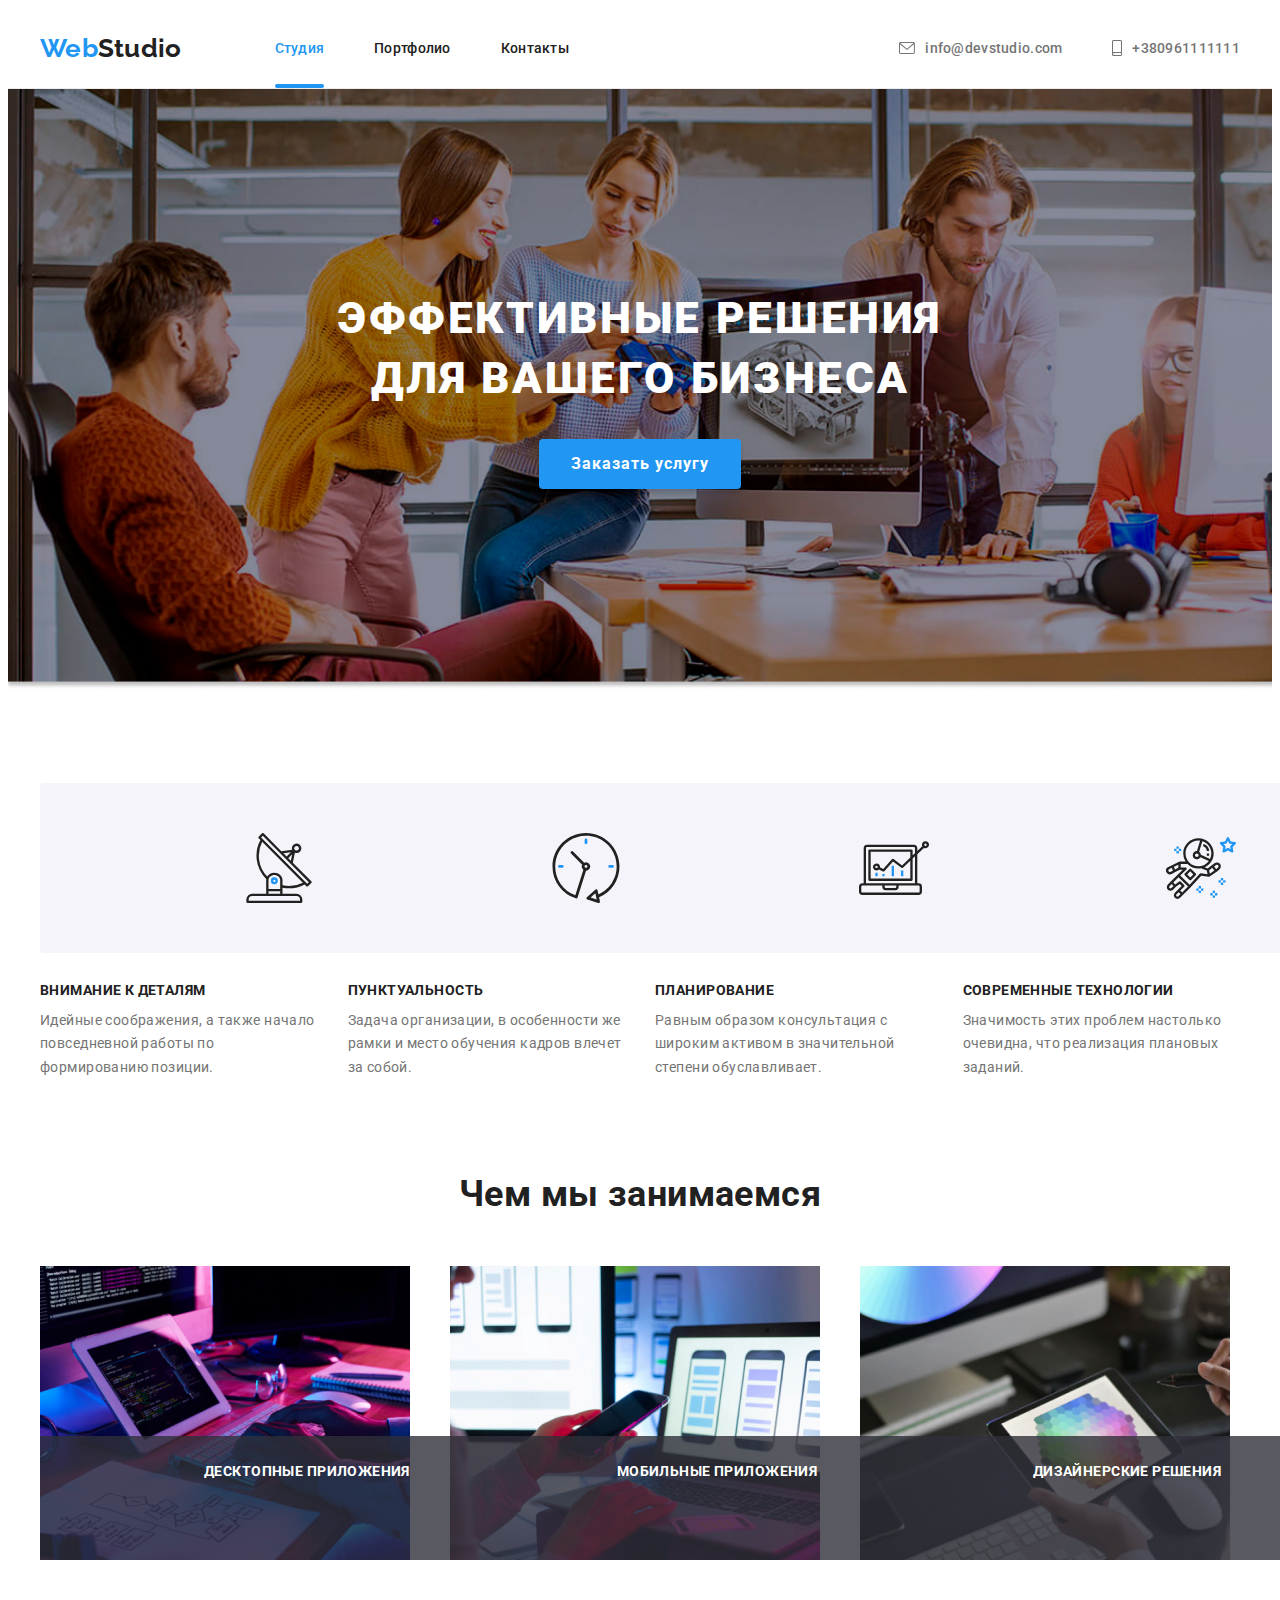
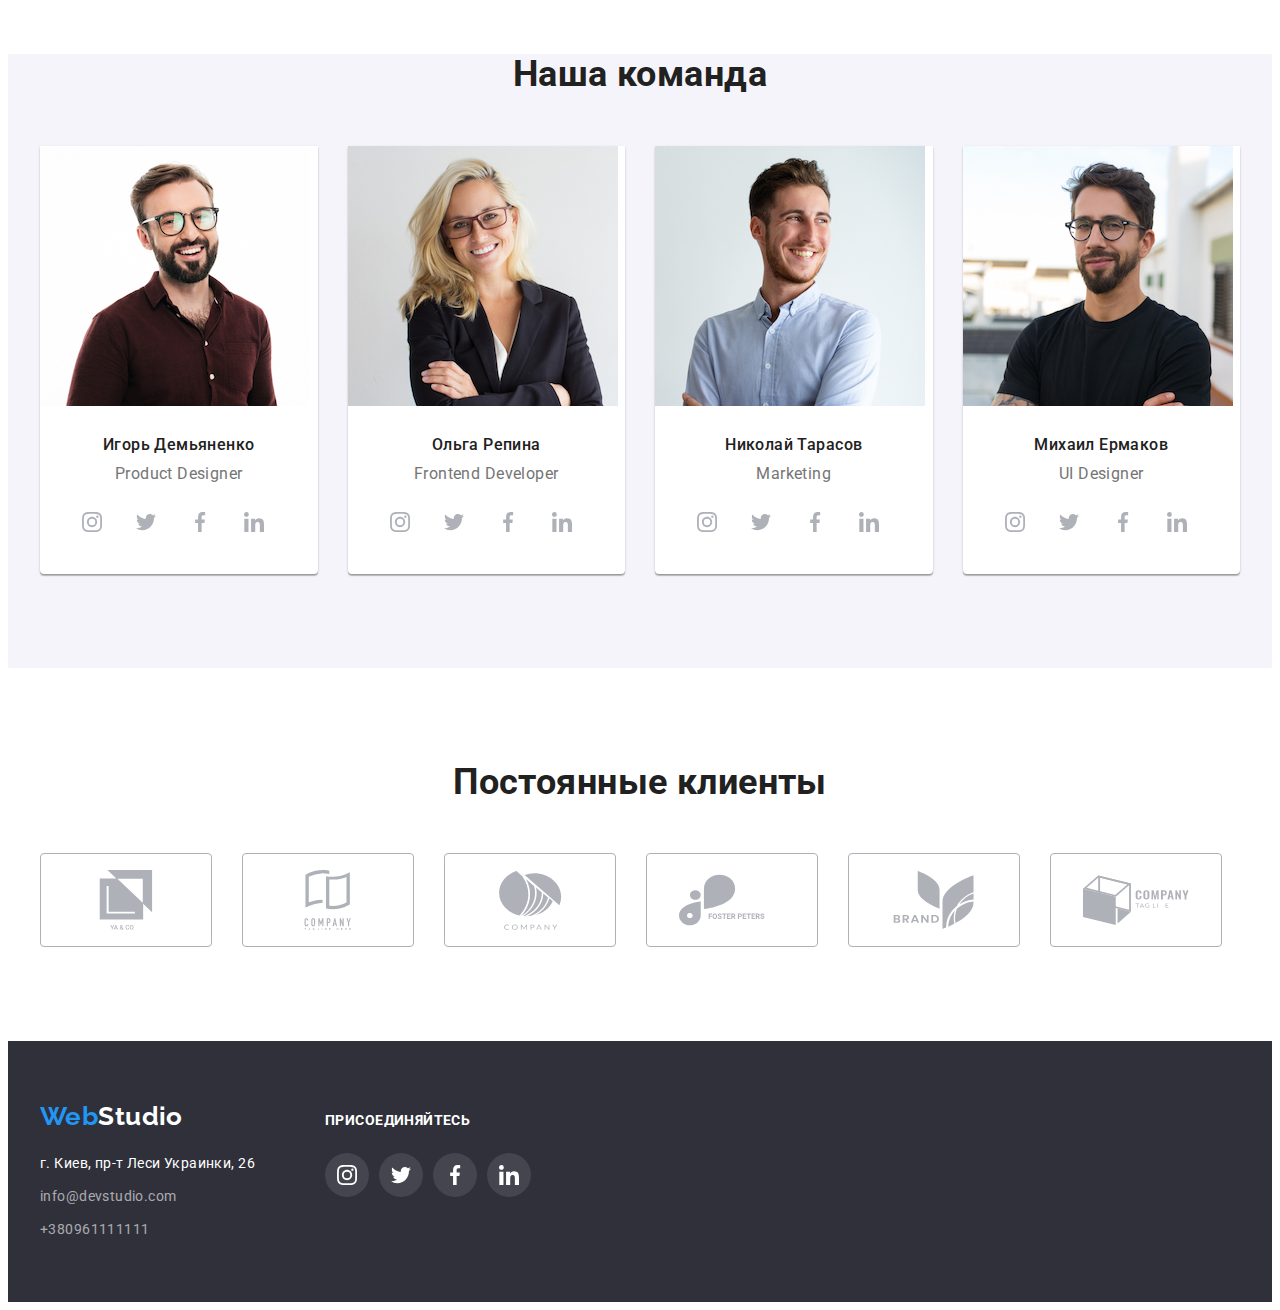
==== index.html @ 10198726 "1" ====
<!DOCTYPE html>
<html lang="ru">
<head>
    <meta charset="UTF-8">
    <meta http-equiv="X-UA-Compatible" content="IE=edge">
    <meta name="viewport" content="width=device-width, initial-scale=1.0">
    <title>Wed</title>
    <link rel="stylesheet" href="https://cdnjs.cloudflare.com/ajax/libs/modern-normalize/1.1.0/modern-normalize.min.css"
        integrity="sha512-wpPYUAdjBVSE4KJnH1VR1HeZfpl1ub8YT/NKx4PuQ5NmX2tKuGu6U/JRp5y+Y8XG2tV+wKQpNHVUX03MfMFn9Q=="
        crossorigin="anonymous" referrerpolicy="no-referrer" />
    <link href="https://fonts.googleapis.com/css2?family=Raleway:wght@700&family=Roboto:wght@400;500;700;900&display=swap"
        rel="stylesheet">
    <link rel="stylesheet" href="./css/styles.css">
</head>
<body>
    <!-- Верх -->
    <header class="header">
    <div class="container header-container">
        
        <nav class="nav">
            <a href="" class="logo link">Web<span class="logo-black">Studio</span></a>
            <ul class="list nav-list">
                <li class="nav-item"><a href="./index.html" class="nav-link link curent-pages">Студия</a></li>
                <li class="nav-item"><a href="./portfolio.html" class="nav-link link">Портфолио</a></li>
                <li class="nav-item"><a href="" class="nav-link link"> Контакты </a></li>
            </ul>
   
  
        </nav>

         

             <ul class="contacts-list list">
            <li class="contacts-item">
                 <a href="mailto:info@devstudio.com" class="contacts link"> <svg class="icon-contacts" width="16" height="12"> <use href="./images/symbol-defs.svg#icon-envelope"></use> </svg>  info@devstudio.com</a>
            </li>
            <li class="contacts-item"> <a href="tel:+380961111111" class="contacts link" >  <svg class="icon-contacts" width="10" height="16">
                <use href="./images/symbol-defs.svg#icon-smartphone"></use>
            </svg> +380961111111</a> </li>
        </ul>
       
        
        </div>
    </header>


    <main>
    
        <!-- Баннер -->
             
            <section class="banner">
                <div class="container ">

                 <h1 class="title-banner">Эффективные решения для вашего бизнеса</h1>
                
                 <button type="button" class="button"> Заказать услугу</button>
                </div>

            </section>


     <!-- Секции -->
     <section class="section">
         <div class="container">
        <h2 class="visually-hidden">Особености</h2>
     <ul class="list-text list card">
      <li class="item-text card-item"> <div class="decs-item"> <svg class="icon-decs"> <use href="./images/symbol-defs.svg#icon-antena"> </use> </svg></div>   <h3 class="title">Внимание к деталям</h3> <p class="text">Идейные соображения, а также начало повседневной работы по формированию позиции.</p> </li>
      <li class="item-text card-item"> <div class="decs-item"> <svg class="icon-decs"> <use href="./images/symbol-defs.svg#icon-clock"></use></svg> </div>             <h3 class="title">Пунктуальность</h3>     <p class="text">Задача организации, в особенности же рамки и место обучения кадров влечет за собой.</p> </li>
      <li class="item-text card-item"> <div class="decs-item"> <svg class="icon-decs"><use href="./images/symbol-defs.svg#icon-computer"></use></svg> </div>          <h3 class="title">Планирование</h3>    <p class="text">Равным образом консультация с широким активом в значительной степени обуславливает.</p> </li>
      <li class="item-text card-item"> <div class="decs-item"> <svg class="icon-decs"><use href="./images/symbol-defs.svg#icon-space"></use></svg> </div>    <h3 class="title"> Современные технологии</h3> <p class="text">Значимость этих проблем настолько очевидна, что реализация плановых заданий.</p> </li>    
     </ul>
         </div>
  </section>



  <section class="section photo-section">
      <div class="container">
      <h2 class="title-section">Чем мы занимаемся</h2>
     <ul class="list photo-list card">
     <li class="photo-item card-item "> <img  src="./images/box1.jpg" alt="Работа за компьютером" width="370" height="294" > <p class="text-images">Десктопные приложения</p></li>
     <li class="photo-item card-item "> <img  src="./images/box2.jpg" alt="Работа с телефоном" width="370" height="294" > <p class="text-images">Мобильные приложения</p></li>
     <li class="photo-item card-item "> <img  src="./images/box3.jpg" alt="Работа с графическим планшетом" width="370" height="294" > <p class="text-images">Дизайнерские решения</p></li>
     </ul>
      </div>
  </section>


<section class="section section-comand">
    <div class="container">
<h2 class="title-section">Наша команда</h2>
     
      
<ul class="list comand-list card">
    <li class="comand-item card-item"> <img src="./images/img1.jpg" alt="Фотография члена команды" width="270" height="260">  <div class="comand-conteiner">   <h3 class="title-team">Игорь Демьяненко </h3>  <p class="text-comand">Product Designer</p>   
        <ul class="list social-links">
        <li class="social-links-item"> <a href="" class="link social-link" target="_blank" rel="noopener noreferrer nofollow">    <svg class="icon-command">  <use href="./images/symbol-defs.svg#icon-instagram2"></use>   </svg>               </a></li>
        <li class="social-links-item"> <a href="" class="link social-link" target="_blank" rel="noopener noreferrer nofollow">    <svg class="icon-command"> <use href="./images/symbol-defs.svg#icon-twitter2"></use>  </svg>               </a></li>
        <li class="social-links-item"> <a href="" class="link social-link" target="_blank" rel="noopener noreferrer nofollow">    <svg class="icon-command"> <use href="./images/symbol-defs.svg#icon-facebook2"></use>  </svg>               </a></li>
        <li class="social-links-item"> <a href="" class="link social-link" target="_blank" rel="noopener noreferrer nofollow">    <svg class="icon-command"> <use href="./images/symbol-defs.svg#icon-linkedin2"></use>  </svg>               </a></li>
    </ul>
</div></li>
    <li class="comand-item card-item">  <img src="./images/img2.jpg" alt="Фотография члена команды" width="270" height="260"> <div class="comand-conteiner">  <h3 class="title-team">Ольга Репина </h3>     <p class="text-comand">Frontend Developer</p>   
     <ul class="list social-links">
        <li class="social-links-item"><a href="" class="link social-link" target="_blank" rel="noopener noreferrer nofollow"> <svg class="icon-command"> <use href="./images/symbol-defs.svg#icon-instagram2"></use></svg></a></li>
        <li class="social-links-item"><a href="" class="link social-link" target="_blank" rel="noopener noreferrer nofollow"> <svg class="icon-command"> <use href="./images/symbol-defs.svg#icon-twitter2"></use></svg></a></li>
        <li class="social-links-item"><a href="" class="link social-link" target="_blank" rel="noopener noreferrer nofollow"> <svg class="icon-command"> <use href="./images/symbol-defs.svg#icon-facebook2"></use></svg></a></li>
        <li class="social-links-item"><a href="" class="link social-link" target="_blank" rel="noopener noreferrer nofollow"> <svg class="icon-command"><use href="./images/symbol-defs.svg#icon-linkedin2"></use></svg></a></li>
    </ul>
    </div></li>
    <li class="comand-item card-item" > <img src="./images/img3.jpg" alt="Фотография члена команды" width="270" height="260"> <div class="comand-conteiner"> <h3 class="title-team">Николай Тарасов </h3>  <p class="text-comand">Marketing</p>             
    
        <ul class="list social-links">
            <li class="social-links-item"><a href="" class="link social-link" target="_blank" rel="noopener noreferrer nofollow"> <svg class="icon-command"><use href="./images/symbol-defs.svg#icon-instagram2"></use></svg></a></li>
            <li class="social-links-item"><a href="" class="link social-link" target="_blank" rel="noopener noreferrer nofollow"> <svg class="icon-command"><use href="./images/symbol-defs.svg#icon-twitter2"></use></svg></a></li>
            <li class="social-links-item"><a href="" class="link social-link" target="_blank" rel="noopener noreferrer nofollow"> <svg class="icon-command"><use href="./images/symbol-defs.svg#icon-facebook2"></use></svg></a></li>
            <li class="social-links-item"><a href="" class="link social-link" target="_blank" rel="noopener noreferrer nofollow"> <svg class="icon-command"><use href="./images/symbol-defs.svg#icon-linkedin2"></use></svg></a></li>
        </ul>
    </div></li>
    <li class="comand-item card-item">  <img src="./images/img4.jpg" alt="Фотография члена команды" width="270" height="260"> <div class="comand-conteiner"> <h3 class="title-team">Михаил Ермаков </h3>   <p class="text-comand">UI Designer</p>          
    
        <ul class="list social-links">
            <li class="social-links-item"><a href="" class="link social-link" target="_blank" rel="noopener noreferrer nofollow"> <svg class="icon-command"><use href="./images/symbol-defs.svg#icon-instagram2"></use></svg></a></li>
            <li class="social-links-item"><a href="" class="link social-link" target="_blank" rel="noopener noreferrer nofollow"> <svg class="icon-command"><use href="./images/symbol-defs.svg#icon-twitter2"></use></svg></a></li>
            <li class="social-links-item"><a href="" class="link social-link" target="_blank" rel="noopener noreferrer nofollow"> <svg class="icon-command"><use href="./images/symbol-defs.svg#icon-facebook2"></use></svg></a></li>
            <li class="social-links-item"><a href="" class="link social-link" target="_blank" rel="noopener noreferrer nofollow"> <svg class="icon-command"><use href="./images/symbol-defs.svg#icon-linkedin2"></use></svg></a></li>
        </ul>
    </div></li>
</ul>
      </div>
</section>



       <section class="section">
             <div class="container">
                <h2 class="title-section">Постоянные клиенты</h2>
             
                <ul class="clients list">
                  <li class="icon-item"> <a href="" class="clients-link"  target="_blank" rel="noopener noreferrer nofollow"> <svg class="icon-clients"> <use href="./images/symbol-defs.svg#icon-client-1"></use></svg>   </a> </li>
                  <li class="icon-item"> <a href="" class="clients-link"  target="_blank" rel="noopener noreferrer nofollow"> <svg class="icon-clients"> <use href="./images/symbol-defs.svg#icon-client-2"></use></svg>   </a> </li>
                  <li class="icon-item"> <a href="" class="clients-link"  target="_blank" rel="noopener noreferrer nofollow"> <svg class="icon-clients"> <use href="./images/symbol-defs.svg#icon-client-3"></use></svg>   </a> </li>
                  <li class="icon-item"> <a href="" class="clients-link"  target="_blank" rel="noopener noreferrer nofollow"> <svg class="icon-clients"> <use href="./images/symbol-defs.svg#icon-client-4"></use></svg>   </a> </li>
                  <li class="icon-item"> <a href="" class="clients-link"  target="_blank" rel="noopener noreferrer nofollow"> <svg class="icon-clients"> <use href="./images/symbol-defs.svg#icon-client-5"></use></svg>   </a> </li>
                  <li class="icon-item"> <a href="" class="clients-link"  target="_blank" rel="noopener noreferrer nofollow"> <svg class="icon-clients"> <use href="./images/symbol-defs.svg#icon-client-6"></use></svg>   </a> </li>



                </ul>


             </div>
       </section>


    </main>

    




<footer class="footer">
    <div class="container footer-container">
        <div class="footer-item">
<a href="" class="logo link">Web<span class="logo-white">Studio</span></a>



    <address class="adress">
    
    
        <ul class="list">
            <li class="contacts-item-footer"> <a href="https://goo.gl/maps/J5LYQcXN28MMdi7CA" target="_blank"
                    rel="noopener noreferrer nofollow" class="adress-link link">г. Киев, пр-т Леси Украинки, 26</a>
            </li>
            <li class="contacts-item-footer"> <a href="mailto:info@devstudio.com"
                    class="contacts-foter link">info@devstudio.com</a> </li>
            <li class="contacts-item-footer"> <a href="tel:+380961111111" class="contacts-foter link">+380961111111</a>
            </li>
    
        </ul>
    </address>





   
        </div>

      
                        <div class="footer-item">
                        <span class="text-links-footer">Присоединяйтесь</span>
                        <ul class="list social-links">
                            <li class="social-links-item"><a href="" class="link social-link" target="_blank" rel="noopener noreferrer nofollow"> <svg class="icon-command"><use href="./images/symbol-defs.svg#icon-instagram2"></use></svg></a></li>
                            <li class="social-links-item"><a href="" class="link social-link" target="_blank" rel="noopener noreferrer nofollow"> <svg class="icon-command"><use href="./images/symbol-defs.svg#icon-twitter2"></use></svg></a></li>
                            <li class="social-links-item"><a href="" class="link social-link" target="_blank" rel="noopener noreferrer nofollow"> <svg class="icon-command"><use href="./images/symbol-defs.svg#icon-facebook2"></use></svg></a></li>
                            <li class="social-links-item"><a href="" class="link social-link" target="_blank" rel="noopener noreferrer nofollow"> <svg class="icon-command"><use href="./images/symbol-defs.svg#icon-linkedin2"></use></svg></a></li>
                        </ul>
                        </div>
                 
        </div>
    
</footer>




</body>
</html>
---- css/styles.css ----
:root{
 --color-primaty: #757575;
--color-blue: #2196F3;
--color-secondary: #212121;
--back-color: #2F303A;
--color-link-footer:  rgba(255, 255, 255, 0.6);
--color-adress: #ffffff;
--color-back-section: #F5F4FA;
}

body {
    font-family: Roboto, sans-serif;
    font-size: 14px;
    line-height: 1.71;
    letter-spacing: 0.03em;
    color: var(--color-primaty);

    

}

.link {
    text-decoration: none;
    color: inherit;
}

.list{
    list-style: none;
    

    
}

img {
  display: block;
  max-width: 100%;
  height: auto;


}

h1,h2,h3,ul,p{
    padding: 0px;
   margin: 0px;

 }

 .nav-item .link:hover, 
 .nav-item .link:focus, .contacts-item .link:hover, .contacts-item .link:focus, .contacts-item-footer .link:hover, .contacts-item-footer .link:focus {
     color: var(--color-blue);
 }



.container {
    width: 1200px;
    padding-left: 15px;
    padding-right: 15px;
    margin-left: auto;
    margin-right: auto;
    
}

.section {
    padding-top: 94px;
    padding-bottom: 94px;
}
.curent-pages{

    color: var(--color-blue);
}
.curent-pages::after{
    position: absolute;
    content: "";
  width: 100%;
  height: 4px;
   background-color: var(--color-blue);
border-radius: 2px;
bottom: 0;
}

.nav-item{
    position: relative;
    
}
/* Логотип */


.logo{
        

        font-family: 'Raleway';
        font-weight: 700;
        font-size: 26px;
        line-height: 1.19;
        color: var(--color-blue);
}

.logo-black{
color: var(--color-secondary);
}

.logo-white {
    color: #ffffff;
}




/* Верх */

.header{
            border-bottom: 1px solid #ECECEC;

            font-weight: 500;
            font-size: 14px;
            line-height: 16px;
            letter-spacing: 0.02em;

            
}


.header-container{
    display: flex;
    align-items: center;
}

.nav{
    display: flex;
    align-items: center;
    
}


.header .logo{
    margin-right: 93px;
}

.nav-list{
    display: flex;
    
    
}



.nav-item:not(:last-child){
    margin-right: 50px;
}

 .nav-list{
        color: var(--color-secondary);
      

 }

 .contacts-list{
     display: flex;
     margin-left: auto;
 }

.contacts-item:not(:last-child){
    margin-right: 50px;
    
}

.nav-link, .contacts{
    display: flex;
    align-items: center;
    padding-top: 32px;
    padding-bottom: 32px;
}



.icon-contacts{

   margin-right: 10px;
   fill: currentColor;

}


 
  /* Баннер */

  .banner {
      padding-bottom: 200px;
     padding-top: 200px;
      text-align: center;



      background-repeat: no-repeat;


      background-image: url(../images/banner.jpg);
      background-size: cover;
       
  }


 
  
  .title-banner{
    
     max-width: 696px;
    margin-bottom: 30px;
    margin-left: auto;
    margin-right: auto;

       
        font-weight: 900;
        font-size: 44px;
        line-height: 1.36;
        text-align: center;
        letter-spacing: 0.06em;
        text-transform: uppercase;
        color: var(--color-adress);
  }

.button{
    
        box-shadow: 0px 4px 4px rgba(0, 0, 0, 0.15);
        border-radius: 4px;
        border: var(--color-blue);
        padding: 10px 32px;


    cursor: pointer;
    font-family: 'Roboto';
    font-weight: 700;
    font-size: 16px;
    line-height: 1.87;
    letter-spacing: 0.06em;
    text-align: center;
    align-items: center;
    color: #ffffff;
    background-color: var(--color-blue);

}

.container-banner{
     margin-left: auto;
     margin-right: auto;
    width: 696px;
}
/* Main */

.visually-hidden{
    position: absolute;
    width: 1px;
    height: 1px;
    margin: -1px;
    padding: 0;
    overflow: hidden;
    border: 0;
    clip: rect(0 0 0 0);


}

.icon-decs{
    width: 70px;
    height: 70px;
   
   
    

   


}

.decs-item{
    display: flex;
    justify-content: center;
    align-items: center;
    width: 100%;
    height: 120px;
    border-radius: 4px;
    background-color: #F5F4FA;
    margin-bottom: 30px;
    padding: 25px 100px;

}

.card{
    display: flex;
    flex-wrap: wrap;
    margin-top: -30px;
    margin-left: -30px;
}


.card-item{
    margin-left: 30px;
    margin-top: 30px;
}

.list-text{
    display: flex;
    flex-wrap: wrap;
    
     
   
   

}

.item-text{
    
   flex-basis: calc(100% / 4 - 30px);
    
    
}

.item-text:last-child{
margin-right: 0px;

}



.text{
    margin-top: 10px;

}


.photo-section{
    padding-top: 0px;
}

.photo .title-section{
    padding-top: 0px;
    margin-bottom: 50px;
}




.photo-item{
    position: relative;
   flex-basis: calc(100% / 3 - 30px);
    
}


.photo-item:last-child{
    margin-right: 0px;
}

.image{
    position: relative;
}

.text-images{
    position: absolute;
    width: 370px;
    height: 70px;
       font-weight: 700;
        font-size: 14px;
        line-height: 16px;
        text-align: center;
        text-transform: uppercase;
        color: #ffffff;
        background-color: rgba(47, 48, 58, 0.8);
        bottom: 0; 
        padding: 27px 82px;
}


.section-comand{
    padding-top: 0px;
    background-color: var(--color-back-section)
}



    
   

.comand-item {
    flex-basis: calc(100% / 4 - 30px);
    box-shadow: 0px 1px 3px rgba(0, 0, 0, 0.12), 0px 1px 1px rgba(0, 0, 0, 0.14), 0px 2px 1px rgba(0, 0, 0, 0.2);
    border-radius: 0px 0px 4px 4px;

background-color: var(--color-adress);

}

.comand-item:last-child{
    margin-right: 0px;
}



.title-team{
     margin-bottom: 10px;

    font-weight: 500;
    font-size: 16px;
    line-height: 1.18;
    color: var(--color-secondary);

}


.text-comand {
  margin-bottom: 16px;

    font-size: 16px;
    line-height: 1.18;
    
}



/* Иконки Соц сететей команды */

.icon-command{
    width: 20px;
    height: 20px;
    fill: #AFB1B8;
    
    
   
   
   
}

.social-link{
    width: 44px;
    height: 44px;
    border-radius: 50%;
    display: flex;
    align-items: center;
    justify-content: center;
    
}

.social-links-item:not(:last-child){
    margin-right: 10px;
}



.social-link:hover, .social-link:focus{
    background-color: var(--color-blue);
    
    }

   .social-link:hover  .icon-command{
    fill: #ffffff;
   }

   .social-link:focus .icon-command{
       fill: #ffffff;
   }

.social-links{
    display: flex;
   
}



/*  */
.text-comand,.title-team{

    text-align: center;
}


.comand-conteiner{
 padding: 30px;
}

.title{
       margin: 0px;

        font-weight: 700;
        font-size: 14px;
        line-height: 1.14;
        text-transform: uppercase;
        color: var(--color-secondary);
}

.title-section{
         margin-bottom: 50px;

        font-weight: 700;
        font-size: 36px;
        line-height: 1.16;
        text-align: center;
        color: var(--color-secondary);

}


.clients{
    display: flex;

}





.clients-link{
    display: flex;
     align-items: center;
     justify-content: center;
        width: 170px;
        height: 92px;
    border: 1px solid #AFB1B8;
        border-radius: 4px;
        
        
        
        
    }


.clients-link:hover, .clients-link:focus{
    border-color: var(--color-blue);
}

.clients-link:hover .icon-clients{
    fill: var(--color-blue);
}
.clients-link:focus .icon-clients{
    fill: var(--color-blue);
}

.icon-clients {
    width: 106px;
    height: 60px;


    fill: #AFB1B8;
}


.icon-item:not(:last-child){
    margin-right: 30px;
}

/* Низ */

.footer{
   padding-top: 60px;
   padding-bottom: 60px;
    background-color: var(--back-color);
}

.adress{
    font-style: normal;

}

.adress-link{

    color: var(--color-adress);
}

.contacts-foter{
    
    color: var(--color-link-footer);
}

.footer .logo{
    display: block;
    margin-bottom: 20px;
}

.contacts-item-footer:not(:last-child){
    margin-bottom: 9px;
}


.footer-container{
  display: flex;
  align-items: baseline;
}



.footer-item:not(:last-child){
    margin-right: 70px;
}

.icon-links-footer{
    width: 44px;
    height: 44px;
    background-color: #2196F3;
}

.text-links-footer{
        font-weight: 700;
        font-size: 14px;
        line-height: 16px;
        text-transform: uppercase;
    color: var(--color-adress);

    
    

  
    
    
}

.footer .social-links{
    margin-top: 20px;
}

.footer-item .social-link{

    
    background-color: rgba(255, 255, 255, 0.1);
    
}

.footer-item .icon-command{
    fill: #ffffff;

}

.footer-item .social-link:hover, .social-link:focus{
    background-color: var(--color-blue);
}

/* Портфолио */

.button-portfolio{
    border-radius: 4px;
    background: #F5F4FA;
    border: #F5F4FA;;
    padding: 6px 22px;

    font-family: 'Roboto';
    font-weight: 500;
    font-size: 16px;
    line-height: 1.62;
     color: var(--color-secondary);
     background-color: #F5F4FA;
     cursor: pointer;
    text-align: center;
}

.button-portfolio:hover,
.button-portfolio:focus{
    color: var(--color-adress);
    background-color: var(--color-blue);
}

.button-list {
    display: flex;
    justify-content: center;
    margin-bottom: 34px;
}

.button-list-item:not(:last-child){
    margin-right: 8px;
}


.title-procets{
            margin-bottom: 4px;

        font-weight: 700;
        font-size: 18px;
        line-height: 2;
        color: var(--color-secondary);
}


.procets-text{
    
    

    font-size: 16px;
    line-height: 1.87;

}



.procets-item{
    position: relative;
     flex-basis: calc(100% / 3 - 30px);
     
     
    
}



.procets-item:nth-last-child(-n+3){
    margin-bottom: 0px;
}

.procets-item:nth-child(3n){
    margin-right: 0px;
}


.procets-images{
    position: relative;
    overflow: hidden;
    
    
    
}



.procets-text-photo{
    position: absolute;
   width: 370px;
   height: 294px; 
   

    font-size: 18px;
        line-height: 28px;
        color: #ffffff;
        background-color: rgba(33, 150, 243, 0.9);
        text-align: center;

        padding: 63px 24px;

        transition: transform 250ms cubic-bezier(0.4, 0, 0.2, 1);
}



.link-procets:hover .procets-text-photo{
   transform: translateY(-294px);
}

.border-procets{
    border: 1px solid #EEEEEE;
    padding: 20px 24px;
   
}

.link-procets{
    color: inherit;
    text-decoration: none;
}

.link-procets:hover .border-procets {
    
        box-shadow: 0px 1px 1px rgba(0, 0, 0, 0.12), 0px 4px 4px rgba(0, 0, 0, 0.06), 1px 4px 6px rgba(0, 0, 0, 0.16);
}
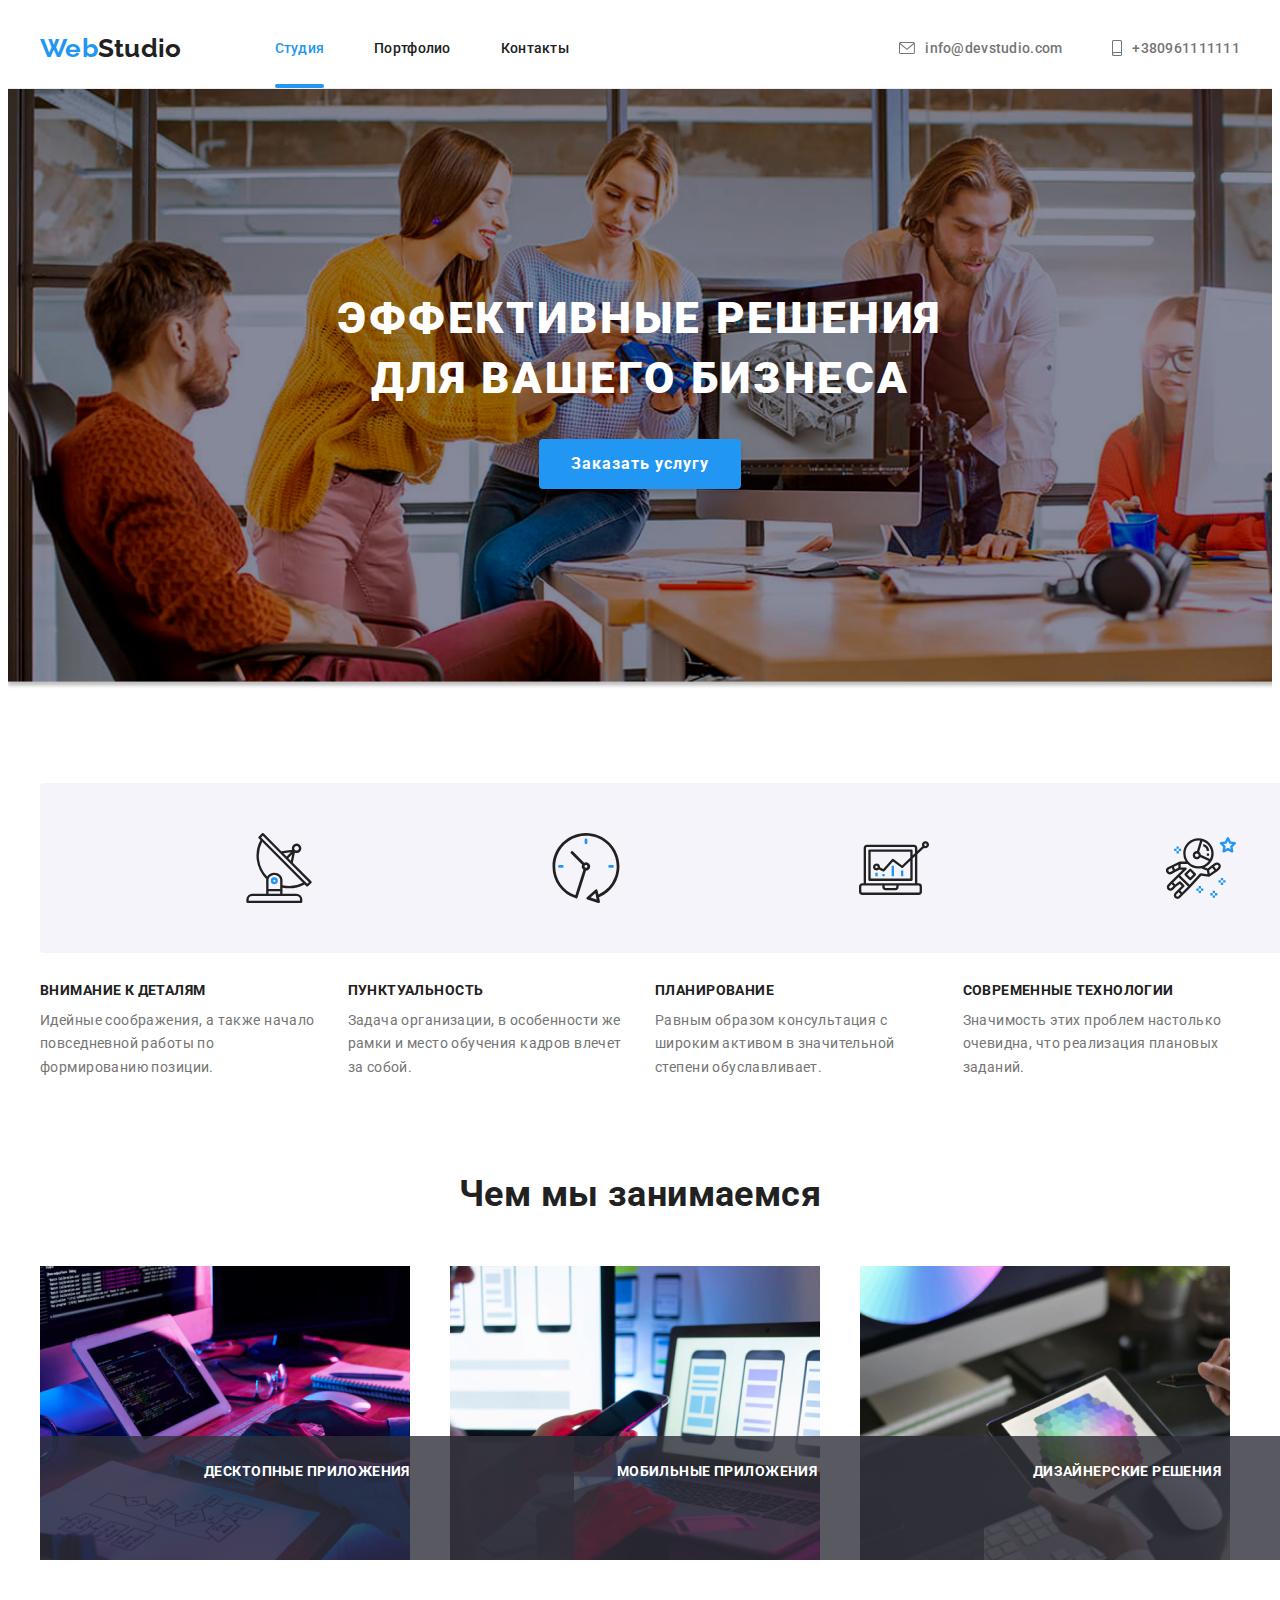
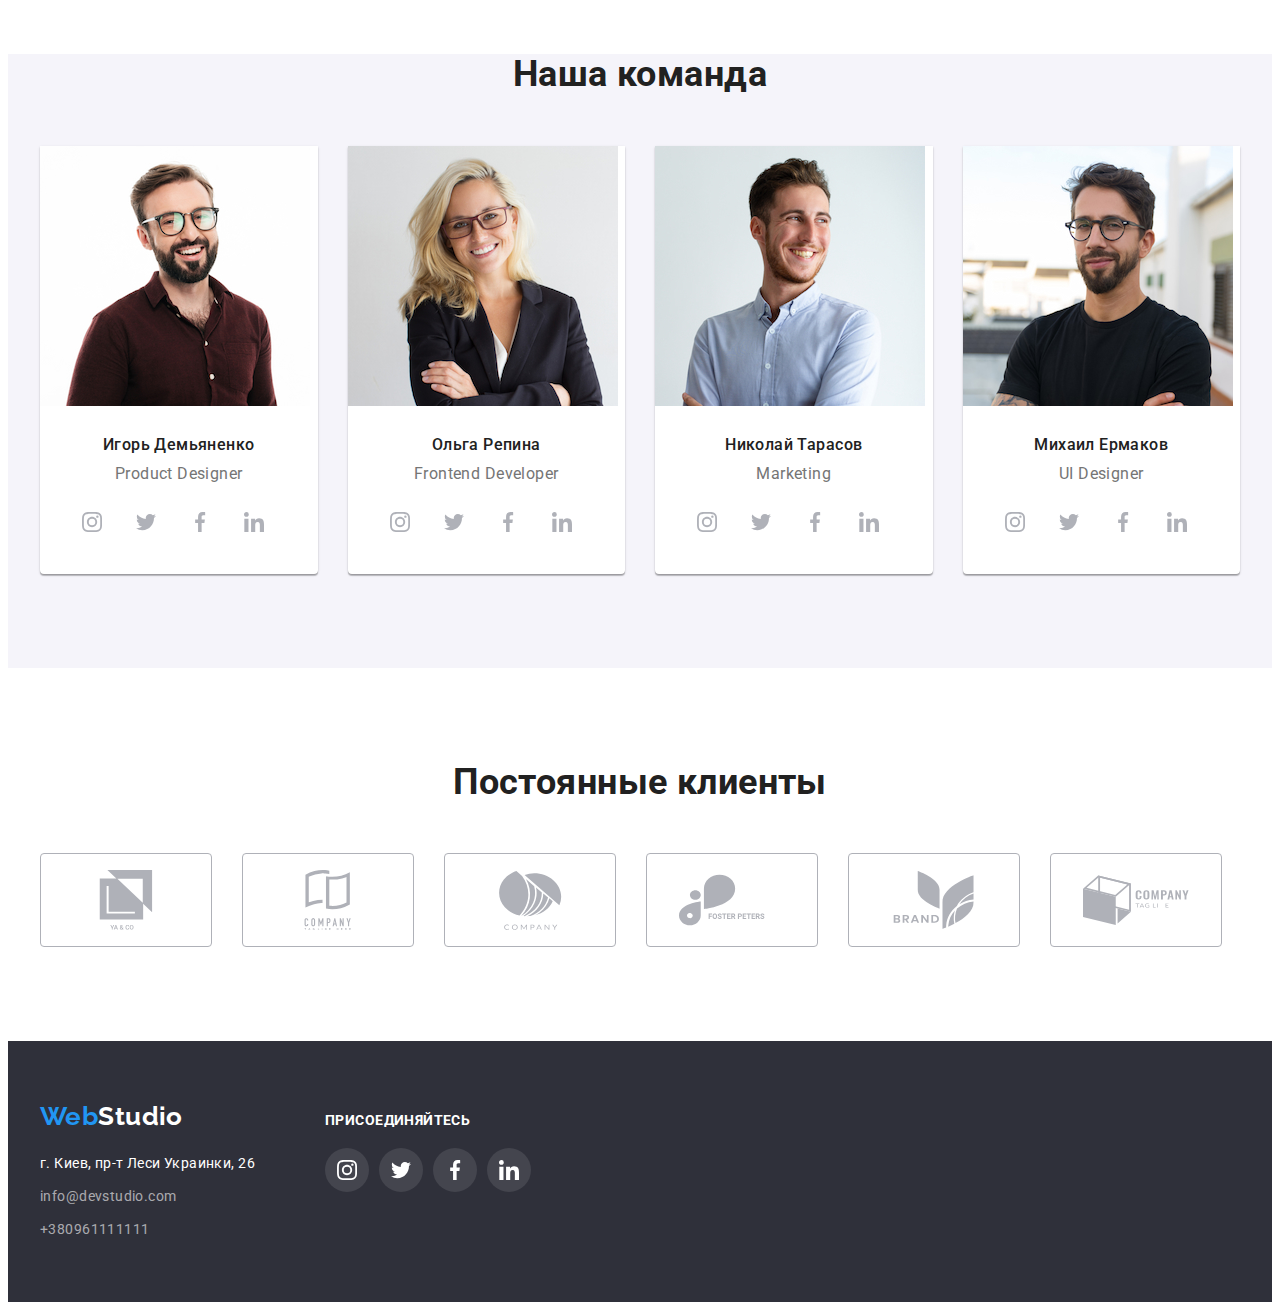
==== commit 01974f6d: "1" ====
--- a/index.html
+++ b/index.html
@@ -53,7 +53,11 @@
 
                  <h1 class="title-banner">Эффективные решения для вашего бизнеса</h1>
                 
-                 <button type="button" class="button"> Заказать услугу</button>
+                 <button type="button" class="button" data-modal-open> Заказать услугу</button>
+                  <div class="modal-fon is-hidden" data-modal>
+                          <div class="modal">  <button class="button-modal" type="button" data-modal-close><svg class="icon-close"> <use href="./symbol-defs.svg#icon-close"></use> </svg> </button>   </div>
+                          
+                  </div>
                 </div>
 
             </section>
@@ -206,6 +210,6 @@
 
 
 
-
+<script src="./modal.js"></script>
 </body>
 </html>--- a/css/styles.css
+++ b/css/styles.css
@@ -246,6 +246,54 @@
      margin-right: auto;
     width: 696px;
 }
+
+  .modal-fon{
+    position: fixed;
+    width: 100%;
+    height: 100%;
+    top: 0;
+    left: 0;
+    z-index: 5;
+    background-color: rgba(0, 0, 0, 0.2);
+  }
+
+  .modal{
+    position: absolute;
+    top: 50%;
+    left: 50%;
+    background-color: #ffffff;
+    width: 528px;
+    height: 581px;
+    box-shadow: 0px 1px 3px rgba(0, 0, 0, 0.12), 0px 1px 1px rgba(0, 0, 0, 0.14), 0px 2px 1px rgba(0, 0, 0, 0.2);
+    border-radius: 4px;
+    transform: translate(-50%, -50%);
+  }
+
+
+  .is-hidden{
+    opacity: 0;
+    pointer-events: none;
+  }
+  .icon-close{
+    width: 18px;
+    height: 18px;
+  }
+  .button-modal{
+    position: absolute;
+    top: 0;
+    right: 0;
+    display: flex;
+    cursor: pointer;
+    width: 30px;
+    height: 30px;
+    border-radius: 50%;
+    border: 1px solid rgba(0, 0, 0, 0.1);
+    background-color: #ffffff;
+    align-items: center;
+    margin-right: 8px;
+    margin-top: 8px;
+
+  }
 /* Main */
 
 .visually-hidden{
@@ -358,6 +406,7 @@
 
 .text-images{
     position: absolute;
+    z-index: 1;
     width: 370px;
     height: 70px;
        font-weight: 700;
@@ -599,11 +648,13 @@
 }
 
 .text-links-footer{
+    display: block;
         font-weight: 700;
         font-size: 14px;
         line-height: 16px;
         text-transform: uppercase;
     color: var(--color-adress);
+    margin-bottom: 20px;
 
     
     
@@ -613,9 +664,7 @@
     
 }
 
-.footer .social-links{
-    margin-top: 20px;
-}
+
 
 .footer-item .social-link{
 
@@ -655,6 +704,7 @@
 .button-portfolio:focus{
     color: var(--color-adress);
     background-color: var(--color-blue);
+    box-shadow: 0px 3px 1px rgba(0, 0, 0, 0.1), 0px 1px 2px rgba(0, 0, 0, 0.08), 0px 2px 2px rgba(0, 0, 0, 0.12);
 }
 
 .button-list {
@@ -738,7 +788,7 @@
 
 
 .link-procets:hover .procets-text-photo{
-   transform: translateY(-294px);
+   transform: translateY(-290px);
 }
 
 .border-procets{
@@ -748,11 +798,13 @@
 }
 
 .link-procets{
+    display: flex;
+    flex-direction: column;
     color: inherit;
     text-decoration: none;
 }
 
-.link-procets:hover .border-procets {
+.link-procets:hover, .link-procets:focus {
     
         box-shadow: 0px 1px 1px rgba(0, 0, 0, 0.12), 0px 4px 4px rgba(0, 0, 0, 0.06), 1px 4px 6px rgba(0, 0, 0, 0.16);
 }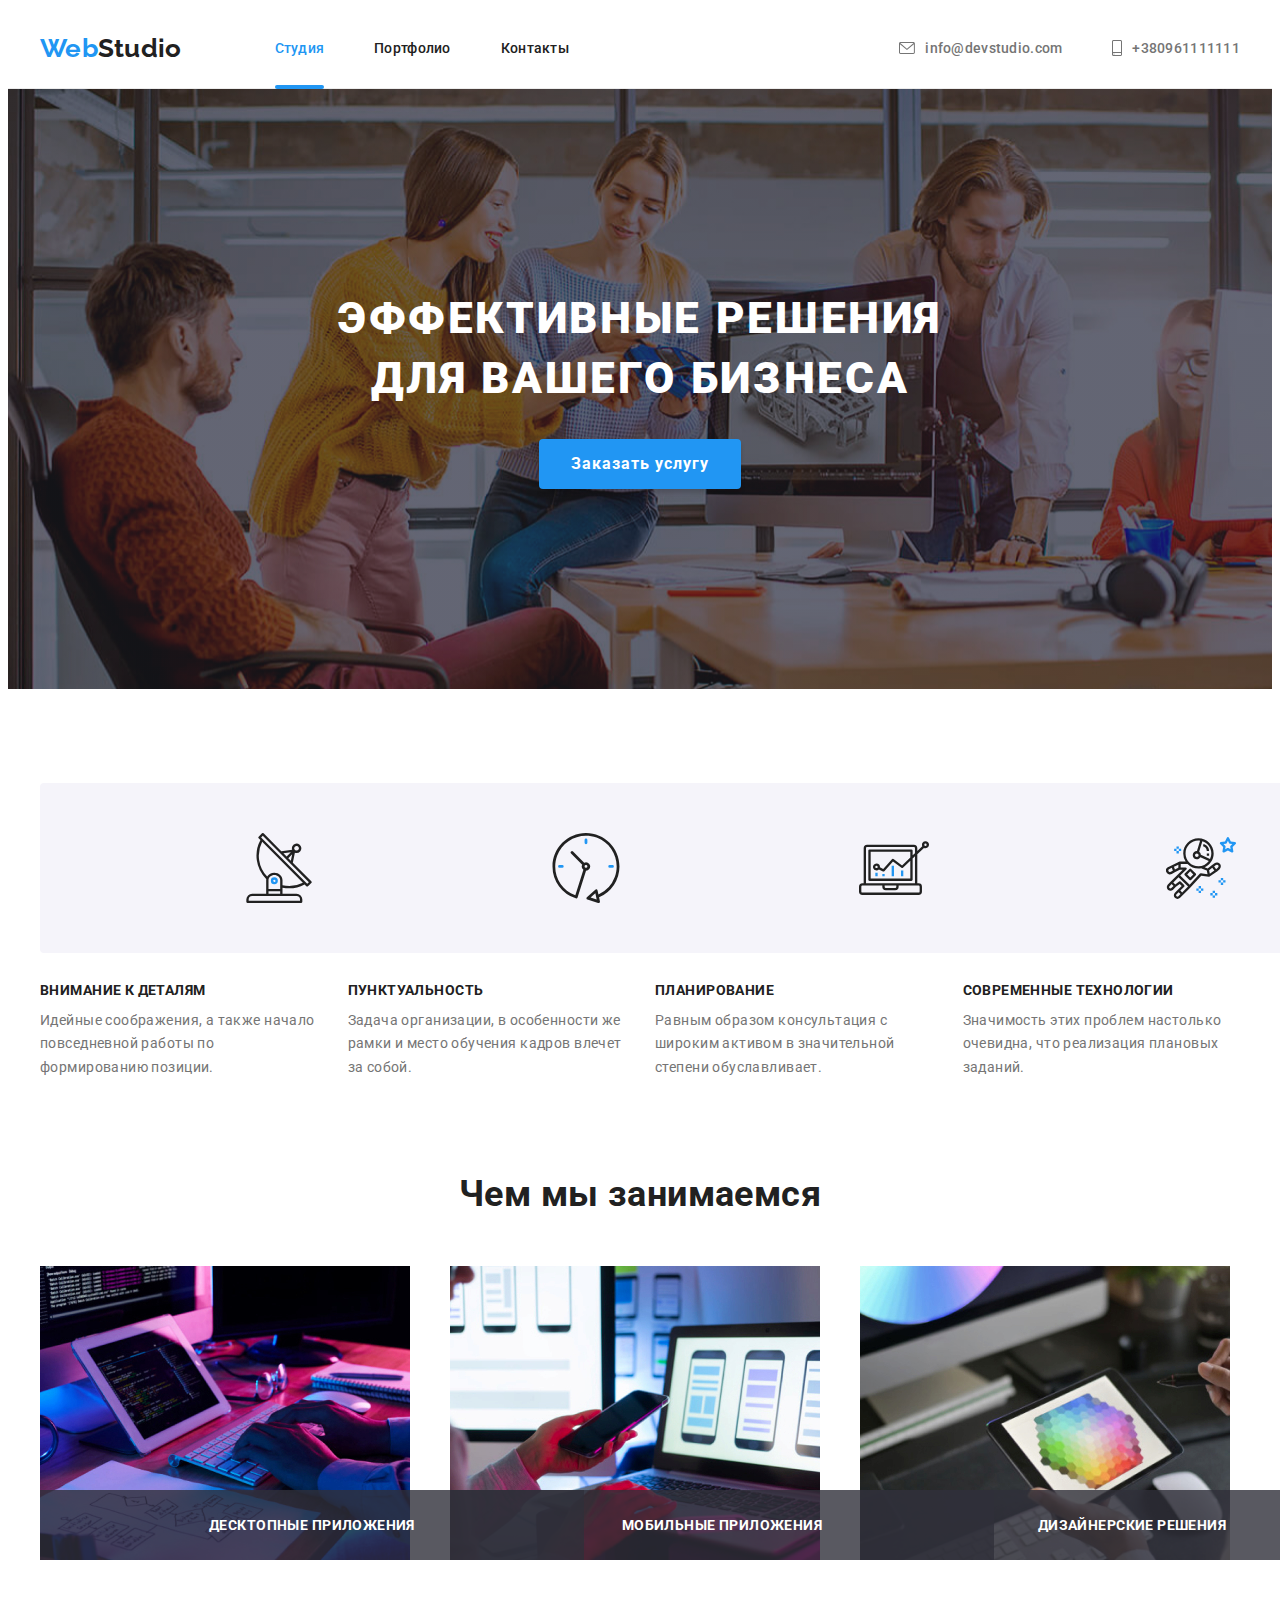
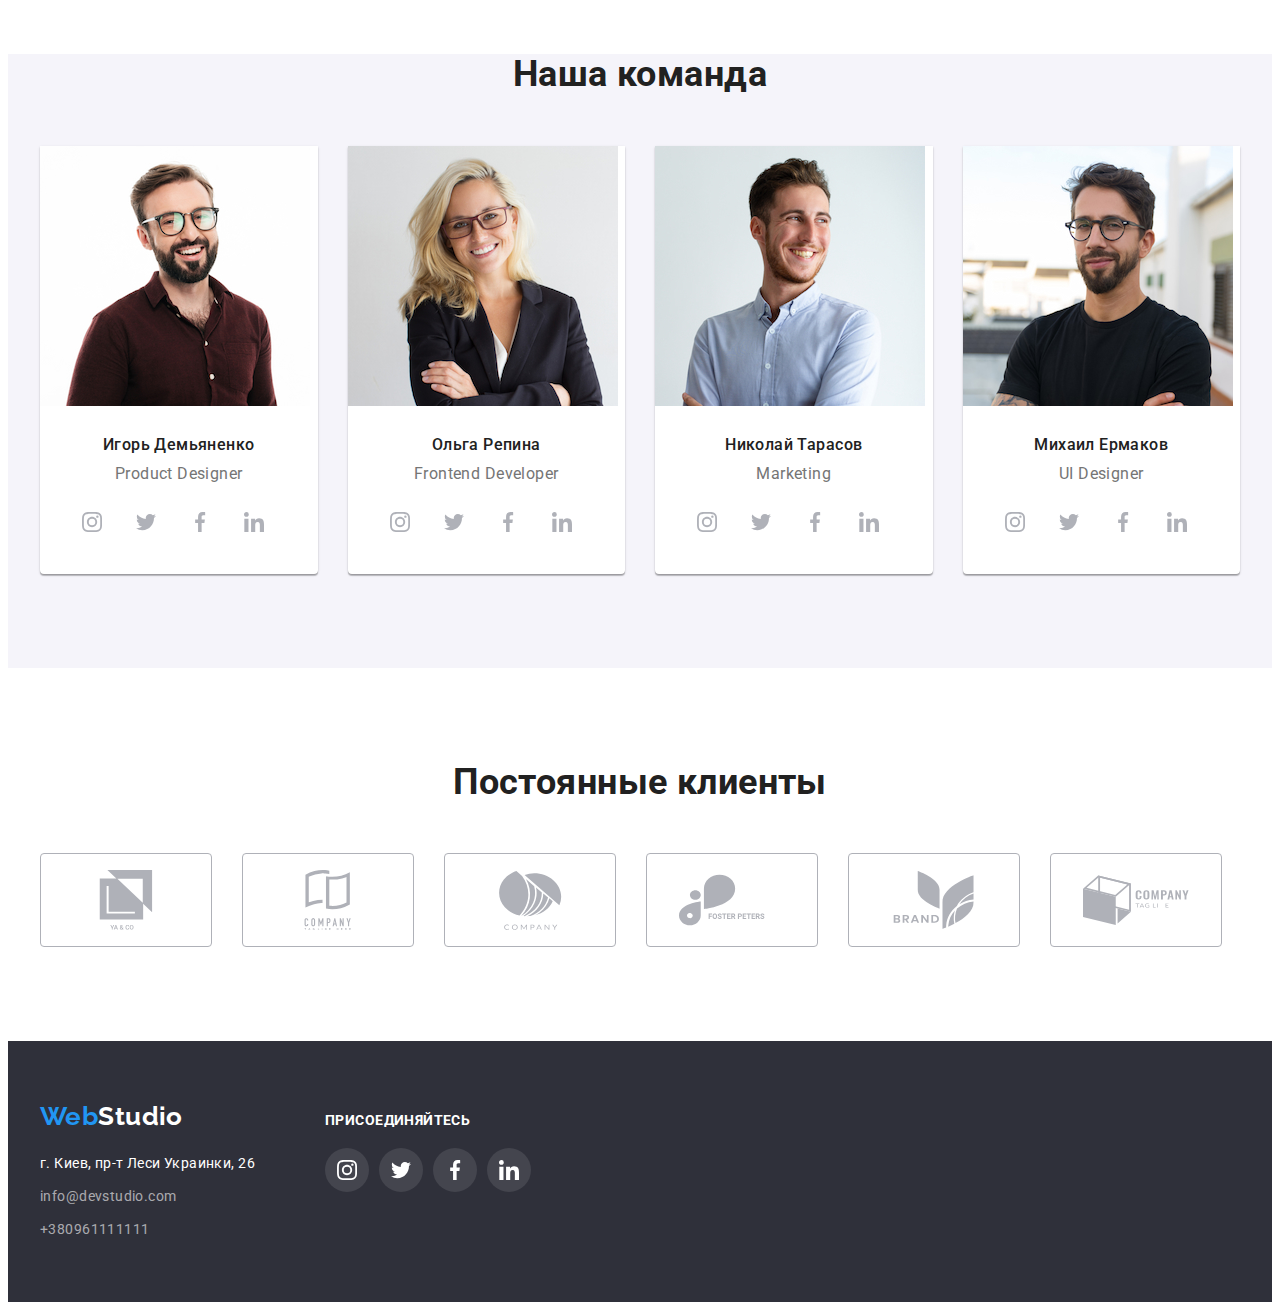
==== commit 2bf539b1: "5" ====
--- a/index.html
+++ b/index.html
@@ -55,7 +55,16 @@
                 
                  <button type="button" class="button" data-modal-open> Заказать услугу</button>
                   <div class="modal-fon is-hidden" data-modal>
-                          <div class="modal">  <button class="button-modal" type="button" data-modal-close><svg class="icon-close"> <use href="./symbol-defs.svg#icon-close"></use> </svg> </button>   </div>
+                          <div class="modal"> 
+                             <button class="button-modal" type="button" data-modal-close><svg class="icon-close"><use href="./symbol-defs.svg#icon-close"></use></svg></button>
+                             <form action="">
+                                <label for=""> <input type="text"></label>
+                                <label for=""> <input type="text"></label>
+                                <label for=""> <input type="text"></label>
+                                <textarea name="" id="" cols="30" rows="10"></textarea>
+                                <button type="submit"></button>
+                             </form>
+                            </div>
                           
                   </div>
                 </div>
--- a/css/styles.css
+++ b/css/styles.css
@@ -6,6 +6,7 @@
 --color-link-footer:  rgba(255, 255, 255, 0.6);
 --color-adress: #ffffff;
 --color-back-section: #F5F4FA;
+--transition: 250ms cubic-bezier(0.4, 0, 0.2, 1);
 }
 
 body {
@@ -76,7 +77,7 @@
   height: 4px;
    background-color: var(--color-blue);
 border-radius: 2px;
-bottom: 0;
+bottom: -1px;
 }
 
 .nav-item{
@@ -170,6 +171,7 @@
     align-items: center;
     padding-top: 32px;
     padding-bottom: 32px;
+    transition: color var(--transition);
 }
 
 
@@ -195,7 +197,8 @@
       background-repeat: no-repeat;
 
 
-      background-image: url(../images/banner.jpg);
+      background-image: linear-gradient(rgba(47, 48, 58, 0.4), rgba(47, 48, 58, 0.4)),url(../images/banner.jpg);
+     
       background-size: cover;
        
   }
@@ -255,6 +258,7 @@
     left: 0;
     z-index: 5;
     background-color: rgba(0, 0, 0, 0.2);
+    transition: opacity 250ms cubic-bezier(0.4, 0, 0.2, 1);
   }
 
   .modal{
@@ -267,13 +271,21 @@
     box-shadow: 0px 1px 3px rgba(0, 0, 0, 0.12), 0px 1px 1px rgba(0, 0, 0, 0.14), 0px 2px 1px rgba(0, 0, 0, 0.2);
     border-radius: 4px;
     transform: translate(-50%, -50%);
+    transition: opacity 250ms cubic-bezier(0.4, 0, 0.2, 1), transform var(--transition);
   }
 
 
   .is-hidden{
     opacity: 0;
     pointer-events: none;
+    
   }
+
+     .modal-fon.is-hidden .modal{
+        opacity: 0;
+        transform: translate(-50%, -50%) scale(0);
+     }
+
   .icon-close{
     width: 18px;
     height: 18px;
@@ -407,8 +419,8 @@
 .text-images{
     position: absolute;
     z-index: 1;
-    width: 370px;
-    height: 70px;
+    width: 100%;
+    
        font-weight: 700;
         font-size: 14px;
         line-height: 16px;
@@ -473,7 +485,7 @@
     width: 20px;
     height: 20px;
     fill: #AFB1B8;
-    
+    transition: fill var(--transition);
     
    
    
@@ -487,6 +499,7 @@
     display: flex;
     align-items: center;
     justify-content: center;
+    transition: background-color var(--transition);
     
 }
 
@@ -566,6 +579,7 @@
         height: 92px;
     border: 1px solid #AFB1B8;
         border-radius: 4px;
+        transition: border-color var(--transition);
         
         
         
@@ -587,6 +601,7 @@
 .icon-clients {
     width: 106px;
     height: 60px;
+    transition: fill var(--transition);
 
 
     fill: #AFB1B8;
@@ -670,11 +685,13 @@
 
     
     background-color: rgba(255, 255, 255, 0.1);
+    transition: background-color var(--transition);
     
 }
 
 .footer-item .icon-command{
     fill: #ffffff;
+    
 
 }
 
@@ -698,6 +715,7 @@
      background-color: #F5F4FA;
      cursor: pointer;
     text-align: center;
+    transition: box-shadow var(--transition), color var(--transition), background-color var(--transition);
 }
 
 .button-portfolio:hover,
@@ -788,7 +806,11 @@
 
 
 .link-procets:hover .procets-text-photo{
-   transform: translateY(-290px);
+   transform: translateY(-294px);
+}
+
+.link-procets:focus .procets-text-photo {
+    transform: translateY(-294px);
 }
 
 .border-procets{
@@ -802,6 +824,7 @@
     flex-direction: column;
     color: inherit;
     text-decoration: none;
+    transition: box-shadow var(--transition);
 }
 
 .link-procets:hover, .link-procets:focus {
